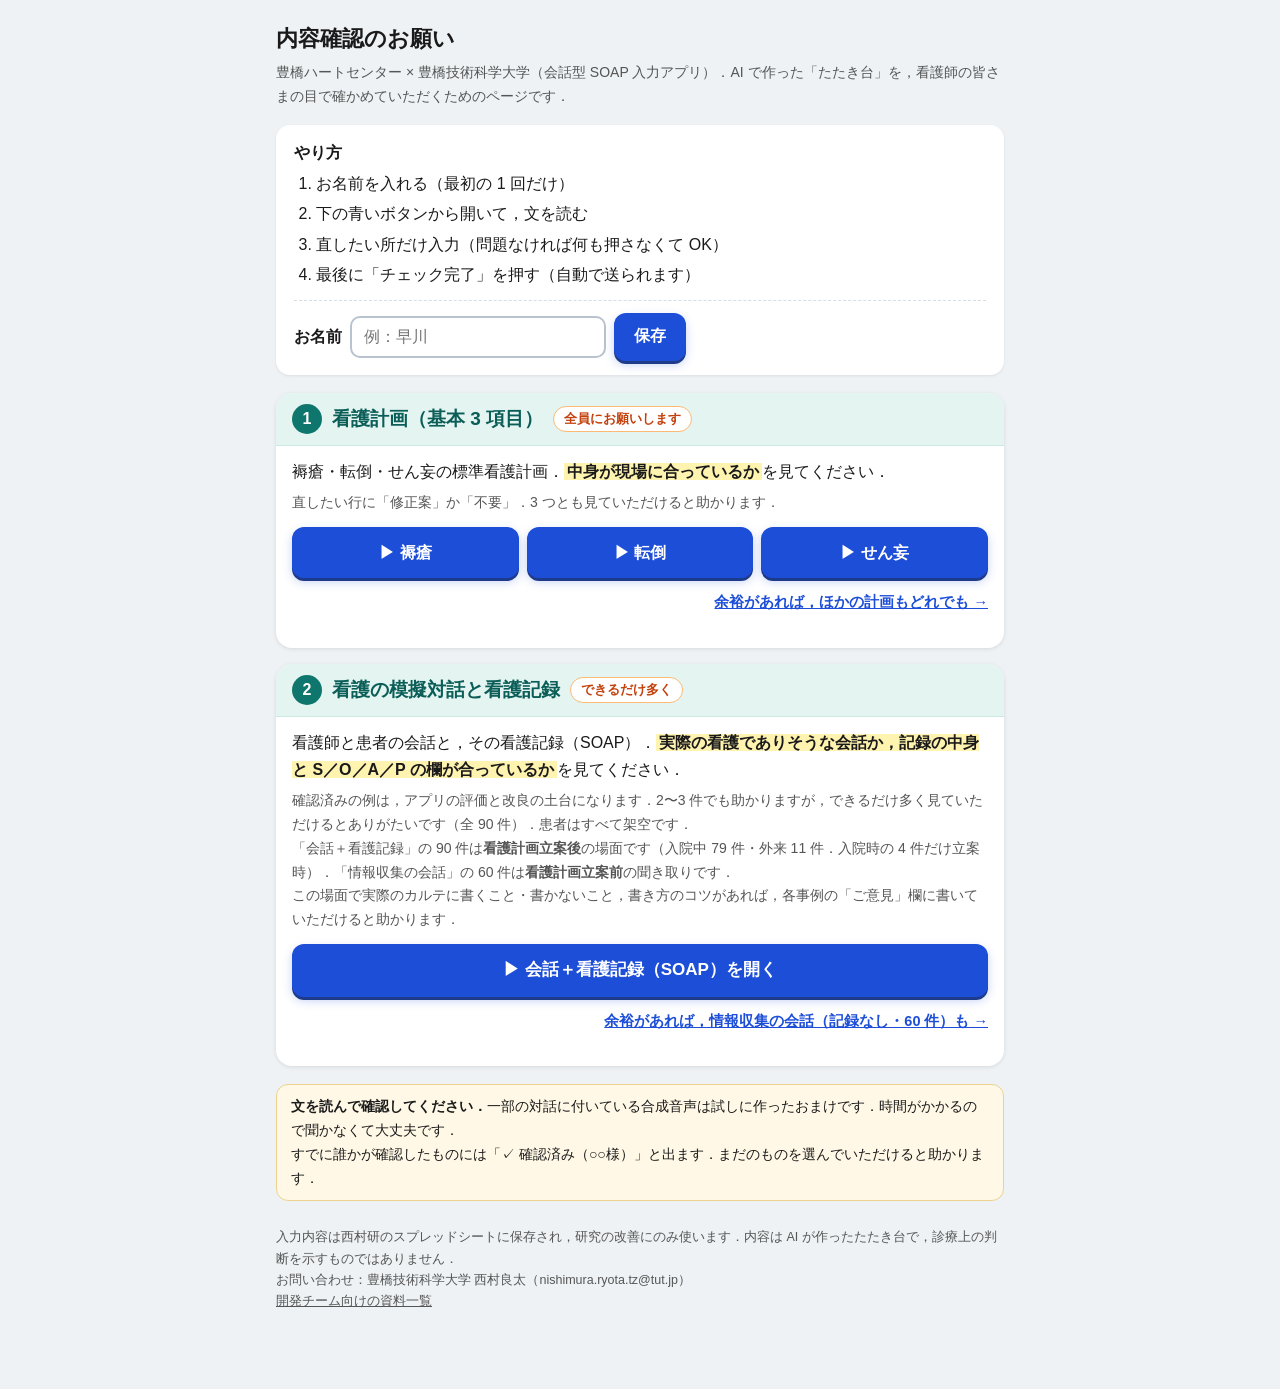
==== index.html @ 125fee6f "update docs Co-Authored-By: Claude Opus 5.5 <noreply@anthropic.com>" ====
<!doctype html>
<html lang="ja">
<head>
<meta charset="utf-8">
<meta name="viewport" content="width=device-width,initial-scale=1">
<title>内容確認のお願い｜スマートホスピタル</title>
<style>
:root{--ac:#0f766e;--ac-d:#0b5d57;--ac2:#e3f4f1;--go:#1d4ed8;--go-d:#1e3a8a;--ink:#1a1a1a;--sub:#555;--line:#d5dde6;--tag:#c2410c}
*{box-sizing:border-box}
body{font-family:"Hiragino Sans","Hiragino Kaku Gothic ProN","Noto Sans JP",sans-serif;font-size:16px;line-height:1.7;color:var(--ink);background:#eef2f5;margin:0}
.wrap{max-width:760px;margin:0 auto;padding:20px 16px 64px}
h1{font-size:22px;margin:0 0 4px}
.lead{color:var(--sub);margin:0 0 16px;font-size:14px}
.steps{background:#fff;border-radius:14px;padding:14px 18px;margin:0 0 18px;box-shadow:0 1px 3px rgba(0,0,0,.08)}
.steps ol{margin:4px 0 0;padding-left:1.4em}.steps li{margin:3px 0}
.name{display:flex;gap:8px;align-items:center;flex-wrap:wrap;margin-top:12px;padding-top:12px;border-top:1px dashed var(--line)}
.name label{font-weight:700}
.name input{font-size:16px;padding:10px 12px;border:2px solid #b9c3cf;border-radius:10px;flex:1;min-width:10em;max-width:16em}
.name input:focus{border-color:var(--go);outline:none}
.btn{display:inline-flex;align-items:center;justify-content:center;gap:6px;background:var(--go);color:#fff;border:0;border-radius:12px;padding:12px 20px;font-size:16px;font-weight:700;text-decoration:none;min-height:48px;cursor:pointer;box-shadow:0 3px 0 var(--go-d),0 4px 10px rgba(29,78,216,.25)}
.btn:hover,.btn:focus{background:var(--go-d)}
.btn:active{transform:translateY(1px);box-shadow:none}
.btn.wide{display:flex;width:100%;font-size:17px;margin-top:12px}
.btn.sub{background:#fff;color:var(--ac);border:2px solid var(--ac);box-shadow:none}
.btn.sub:hover{background:var(--ac2)}
.name .ok{color:#17663a;font-weight:700}
.card{background:#fff;border-radius:16px;margin:16px 0;overflow:hidden;box-shadow:0 1px 4px rgba(0,0,0,.1)}
.card .hd{background:var(--ac2);color:var(--ac-d);border-bottom:1px solid #cde9e3;padding:10px 16px;display:flex;align-items:center;gap:10px;flex-wrap:wrap}
.card .no{background:var(--ac);color:#fff;border-radius:999px;width:30px;height:30px;display:inline-flex;align-items:center;justify-content:center;font-weight:800;flex:none}
.card h2{font-size:19px;margin:0}
.card .tag{background:#fff;color:var(--tag);border:1px solid #fdba74;border-radius:999px;padding:1px 10px;font-size:13px;font-weight:700}
.card .bd{padding:12px 16px 16px}
.card .what{margin:0 0 6px}
.card .what b{background:#fff3b0;padding:0 3px}
.card .meta{color:var(--sub);font-size:14px;margin:0}
.prog{font-size:13px;color:#17663a;margin-left:auto;font-weight:600}
.three{display:grid;grid-template-columns:repeat(3,1fr);gap:8px;margin-top:12px}
.three .btn{padding:12px 6px}
.opt{margin-top:10px;text-align:right}
.opt a{color:var(--go);font-weight:700;font-size:14.5px}
.note{background:#fff8e6;border:1px solid #ecd28c;border-radius:12px;padding:10px 14px;font-size:14px;margin-top:18px}
.foot{color:var(--sub);font-size:12.5px;margin-top:26px}
.foot a{color:var(--sub)}
</style>
</head>
<body>
<div class="wrap">
<h1>内容確認のお願い</h1>
<p class="lead">豊橋ハートセンター × 豊橋技術科学大学（会話型 SOAP 入力アプリ）．AI で作った「たたき台」を，看護師の皆さまの目で確かめていただくためのページです．</p>

<div class="steps">
<b>やり方</b>
<ol>
<li>お名前を入れる（最初の 1 回だけ）</li>
<li>下の青いボタンから開いて，文を読む</li>
<li>直したい所だけ入力（問題なければ何も押さなくて OK）</li>
<li>最後に「チェック完了」を押す（自動で送られます）</li>
</ol>
<div class="name"><label for="nm">お名前</label><input id="nm" type="text" placeholder="例：早川" autocomplete="name"><button class="btn" id="nmSave">保存</button><span id="nmMsg"></span></div>
</div>

<div class="card">
<div class="hd"><span class="no">1</span><h2>看護計画（基本 3 項目）</h2><span class="tag">全員にお願いします</span><span class="prog" data-p="plan/"></span></div>
<div class="bd">
<p class="what">褥瘡・転倒・せん妄の標準看護計画．<b>中身が現場に合っているか</b>を見てください．</p>
<p class="meta">直したい行に「修正案」か「不要」．3 つとも見ていただけると助かります．</p>
<div class="three"><a class="btn" href="app/#p/pressure_injury">▶ 褥瘡</a><a class="btn" href="app/#p/fall_risk">▶ 転倒</a><a class="btn" href="app/#p/delirium_risk">▶ せん妄</a></div>
<p class="opt"><a href="app/#dash">余裕があれば，ほかの計画もどれでも →</a></p>
</div></div>

<div class="card">
<div class="hd"><span class="no">2</span><h2>看護の模擬対話と看護記録</h2><span class="tag">できるだけ多く</span><span class="prog" data-p="ndlg/"></span></div>
<div class="bd">
<p class="what">看護師と患者の会話と，その看護記録（SOAP）．<b>実際の看護でありそうな会話か，記録の中身と S／O／A／P の欄が合っているか</b>を見てください．</p>
<p class="meta">確認済みの例は，アプリの評価と改良の土台になります．2〜3 件でも助かりますが，できるだけ多く見ていただけるとありがたいです（全 90 件）．患者はすべて架空です．</p>
<p class="meta">「会話＋看護記録」の 90 件は<b>看護計画立案後</b>の場面です（入院中 79 件・外来 11 件．入院時の 4 件だけ立案時）．「情報収集の会話」の 60 件は<b>看護計画立案前</b>の聞き取りです．</p>
<p class="meta">この場面で実際のカルテに書くこと・書かないこと，書き方のコツがあれば，各事例の「ご意見」欄に書いていただけると助かります．</p>
<a class="btn wide" href="nurse/?check=1&amp;type=soap">▶ 会話＋看護記録（SOAP）を開く</a>
<p class="opt"><a href="nurse/?check=1&amp;type=assess">余裕があれば，情報収集の会話（記録なし・60 件）も →</a></p>
</div></div>

<div class="note">
<b>文を読んで確認してください．</b>一部の対話に付いている合成音声は試しに作ったおまけです．時間がかかるので聞かなくて大丈夫です．<br>
すでに誰かが確認したものには「✓ 確認済み（○○様）」と出ます．まだのものを選んでいただけると助かります．
</div>

<p class="foot">入力内容は西村研のスプレッドシートに保存され，研究の改善にのみ使います．内容は AI が作ったたたき台で，診療上の判断を示すものではありません．<br>
お問い合わせ：豊橋技術科学大学 西村良太（nishimura.ryota.tz@tut.jp）<br>
<a href="docs.html">開発チーム向けの資料一覧</a></p>
</div>
<script src="common/done.js"></script>
<script>
(function(){
  var KEY="review_name",$=function(id){return document.getElementById(id)};
  function get(){try{return localStorage.getItem(KEY)||""}catch(_){return ""}}
  function show(){var n=get();$("nmMsg").innerHTML=n?'<span class="ok">✓ '+n.replace(/[&<>"]/g,"")+' 様で記録します</span>':"";if(n)$("nm").value=n}
  $("nmSave").onclick=function(){var v=$("nm").value.trim();if(!v){$("nm").focus();return}try{localStorage.setItem(KEY,v)}catch(_){}show()};
  $("nm").onkeydown=function(e){if(e.key==="Enter")$("nmSave").click()};
  show();
  if(window.ReviewDone){
    var draw=function(){[].forEach.call(document.querySelectorAll(".prog"),function(el){var n=ReviewDone.count(el.getAttribute("data-p"));el.textContent=n?"✓ 確認済み "+n+" 件":""})};
    ReviewDone.init({url:"https://script.google.com/macros/s/AKfycbx5TthoOKaDySGnJ3XKng6_qi1u8QF-fASOVab-wXqc_jBx_T-nz7FmRv5_W47RegvUYQ/exec",key:"W2HBFnzynhyQ",onChange:draw});
  }
})();
</script>
</body>
</html>
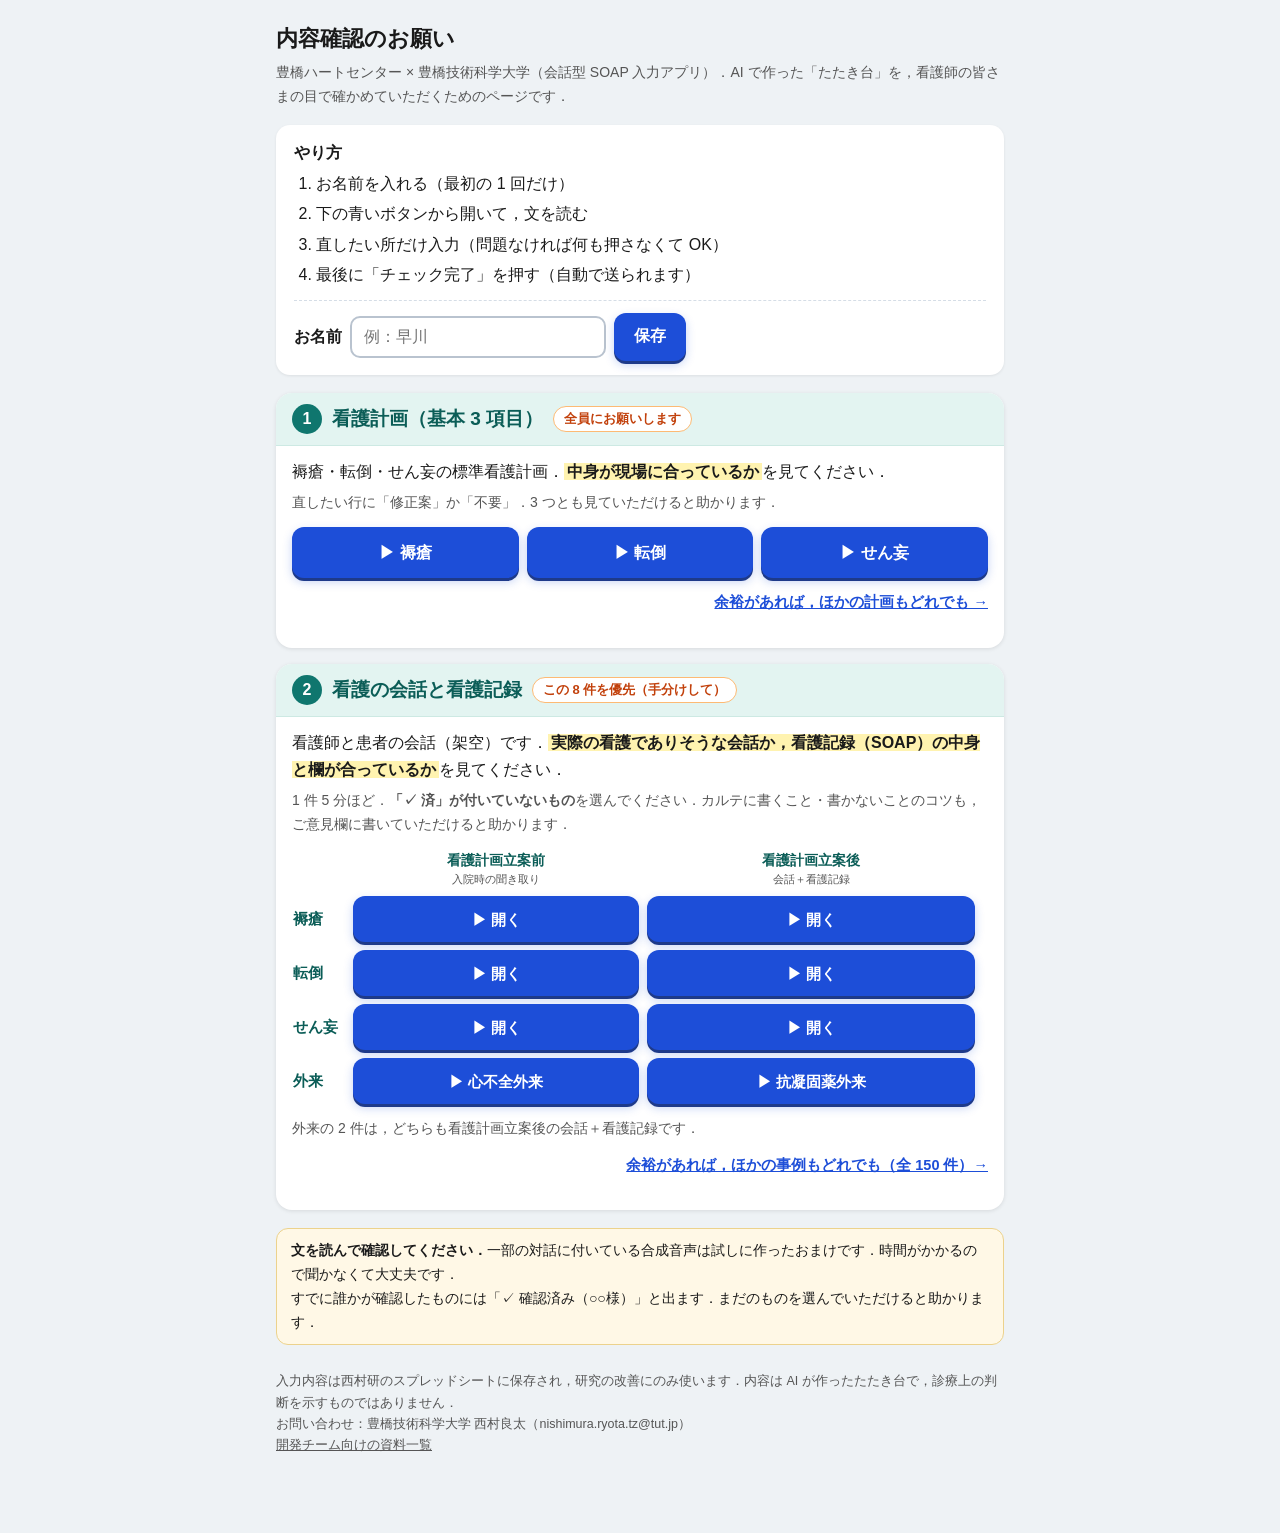
==== commit 3846c812: "update docs Co-Authored-By: Claude Opus 5.5 <noreply@anthropic.com>" ====
--- a/index.html
+++ b/index.html
@@ -39,6 +39,7 @@
 .opt{margin-top:10px;text-align:right}
 .opt a{color:var(--go);font-weight:700;font-size:14.5px}
 .note{background:#fff8e6;border:1px solid #ecd28c;border-radius:12px;padding:10px 14px;font-size:14px;margin-top:18px}
+.pri{width:100%;border-collapse:separate;border-spacing:6px;margin:8px -6px 0}.pri th{font-size:13.5px;color:var(--ac-d);text-align:center;font-weight:700;line-height:1.35}.pri th small{font-weight:500;color:var(--sub)}.pri tr>th:first-child{width:3.6em;text-align:left;font-size:15px}.pri .btn{display:flex;width:100%;padding:10px 4px;font-size:15px;min-height:46px;flex-direction:column;gap:0}.pri .btn .dn{font-size:12px;font-weight:600}.pri .btn.done{background:#e7f6ec;color:#17663a;box-shadow:0 0 0 2px #9fd8b2 inset}
 .foot{color:var(--sub);font-size:12.5px;margin-top:26px}
 .foot a{color:var(--sub)}
 </style>
@@ -69,14 +70,18 @@
 </div></div>
 
 <div class="card">
-<div class="hd"><span class="no">2</span><h2>看護の模擬対話と看護記録</h2><span class="tag">できるだけ多く</span><span class="prog" data-p="ndlg/"></span></div>
+<div class="hd"><span class="no">2</span><h2>看護の会話と看護記録</h2><span class="tag">この 8 件を優先（手分けして）</span><span class="prog" data-p="ndlg/"></span></div>
 <div class="bd">
-<p class="what">看護師と患者の会話と，その看護記録（SOAP）．<b>実際の看護でありそうな会話か，記録の中身と S／O／A／P の欄が合っているか</b>を見てください．</p>
-<p class="meta">確認済みの例は，アプリの評価と改良の土台になります．2〜3 件でも助かりますが，できるだけ多く見ていただけるとありがたいです（全 90 件）．患者はすべて架空です．</p>
-<p class="meta">「会話＋看護記録」の 90 件は<b>看護計画立案後</b>の場面です（入院中 79 件・外来 11 件．入院時の 4 件だけ立案時）．「情報収集の会話」の 60 件は<b>看護計画立案前</b>の聞き取りです．</p>
-<p class="meta">この場面で実際のカルテに書くこと・書かないこと，書き方のコツがあれば，各事例の「ご意見」欄に書いていただけると助かります．</p>
-<a class="btn wide" href="nurse/?check=1&amp;type=soap">▶ 会話＋看護記録（SOAP）を開く</a>
-<p class="opt"><a href="nurse/?check=1&amp;type=assess">余裕があれば，情報収集の会話（記録なし・60 件）も →</a></p>
+<p class="what">看護師と患者の会話（架空）です．<b>実際の看護でありそうな会話か，看護記録（SOAP）の中身と欄が合っているか</b>を見てください．</p>
+<p class="meta">1 件 5 分ほど．<b>「✓ 済」が付いていないもの</b>を選んでください．カルテに書くこと・書かないことのコツも，ご意見欄に書いていただけると助かります．</p>
+<table class="pri"><tr><th></th><th>看護計画立案前<br><small>入院時の聞き取り</small></th><th>看護計画立案後<br><small>会話＋看護記録</small></th></tr>
+<tr><th>褥瘡</th><td><a class="btn pc" data-id="A-pressure-01" href="nurse/?check=1&amp;set=pri#A-pressure-01">▶ 開く<span class="dn"></span></a></td><td><a class="btn pc" data-id="S-pressure_injury-01" href="nurse/?check=1&amp;set=pri#S-pressure_injury-01">▶ 開く<span class="dn"></span></a></td></tr>
+<tr><th>転倒</th><td><a class="btn pc" data-id="A-fall-01" href="nurse/?check=1&amp;set=pri#A-fall-01">▶ 開く<span class="dn"></span></a></td><td><a class="btn pc" data-id="S-fall_risk-01" href="nurse/?check=1&amp;set=pri#S-fall_risk-01">▶ 開く<span class="dn"></span></a></td></tr>
+<tr><th>せん妄</th><td><a class="btn pc" data-id="A-delirium-01" href="nurse/?check=1&amp;set=pri#A-delirium-01">▶ 開く<span class="dn"></span></a></td><td><a class="btn pc" data-id="S-delirium_risk-03" href="nurse/?check=1&amp;set=pri#S-delirium_risk-03">▶ 開く<span class="dn"></span></a></td></tr>
+<tr><th>外来</th><td><a class="btn pc" data-id="S-fluid_overload-03" href="nurse/?check=1&amp;set=pri#S-fluid_overload-03">▶ 心不全外来<span class="dn"></span></a></td><td><a class="btn pc" data-id="S-bleeding_risk-03" href="nurse/?check=1&amp;set=pri#S-bleeding_risk-03">▶ 抗凝固薬外来<span class="dn"></span></a></td></tr>
+</table>
+<p class="meta" style="margin-top:6px">外来の 2 件は，どちらも看護計画立案後の会話＋看護記録です．</p>
+<p class="opt"><a href="nurse/?check=1">余裕があれば，ほかの事例もどれでも（全 150 件）→</a></p>
 </div></div>
 
 <div class="note">
@@ -98,7 +103,8 @@
   $("nm").onkeydown=function(e){if(e.key==="Enter")$("nmSave").click()};
   show();
   if(window.ReviewDone){
-    var draw=function(){[].forEach.call(document.querySelectorAll(".prog"),function(el){var n=ReviewDone.count(el.getAttribute("data-p"));el.textContent=n?"✓ 確認済み "+n+" 件":""})};
+    var draw=function(){[].forEach.call(document.querySelectorAll(".prog"),function(el){var n=ReviewDone.count(el.getAttribute("data-p"));el.textContent=n?"✓ 確認済み "+n+" 件":""});
+      [].forEach.call(document.querySelectorAll(".pri .btn"),function(b){var nm=ReviewDone.names("ndlg/"+b.getAttribute("data-id"));b.classList.toggle("done",nm.length>0);b.querySelector(".dn").textContent=nm.length?"✓ 済（"+nm.join("・")+"様）":""})};
     ReviewDone.init({url:"https://script.google.com/macros/s/AKfycbx5TthoOKaDySGnJ3XKng6_qi1u8QF-fASOVab-wXqc_jBx_T-nz7FmRv5_W47RegvUYQ/exec",key:"W2HBFnzynhyQ",onChange:draw});
   }
 })();
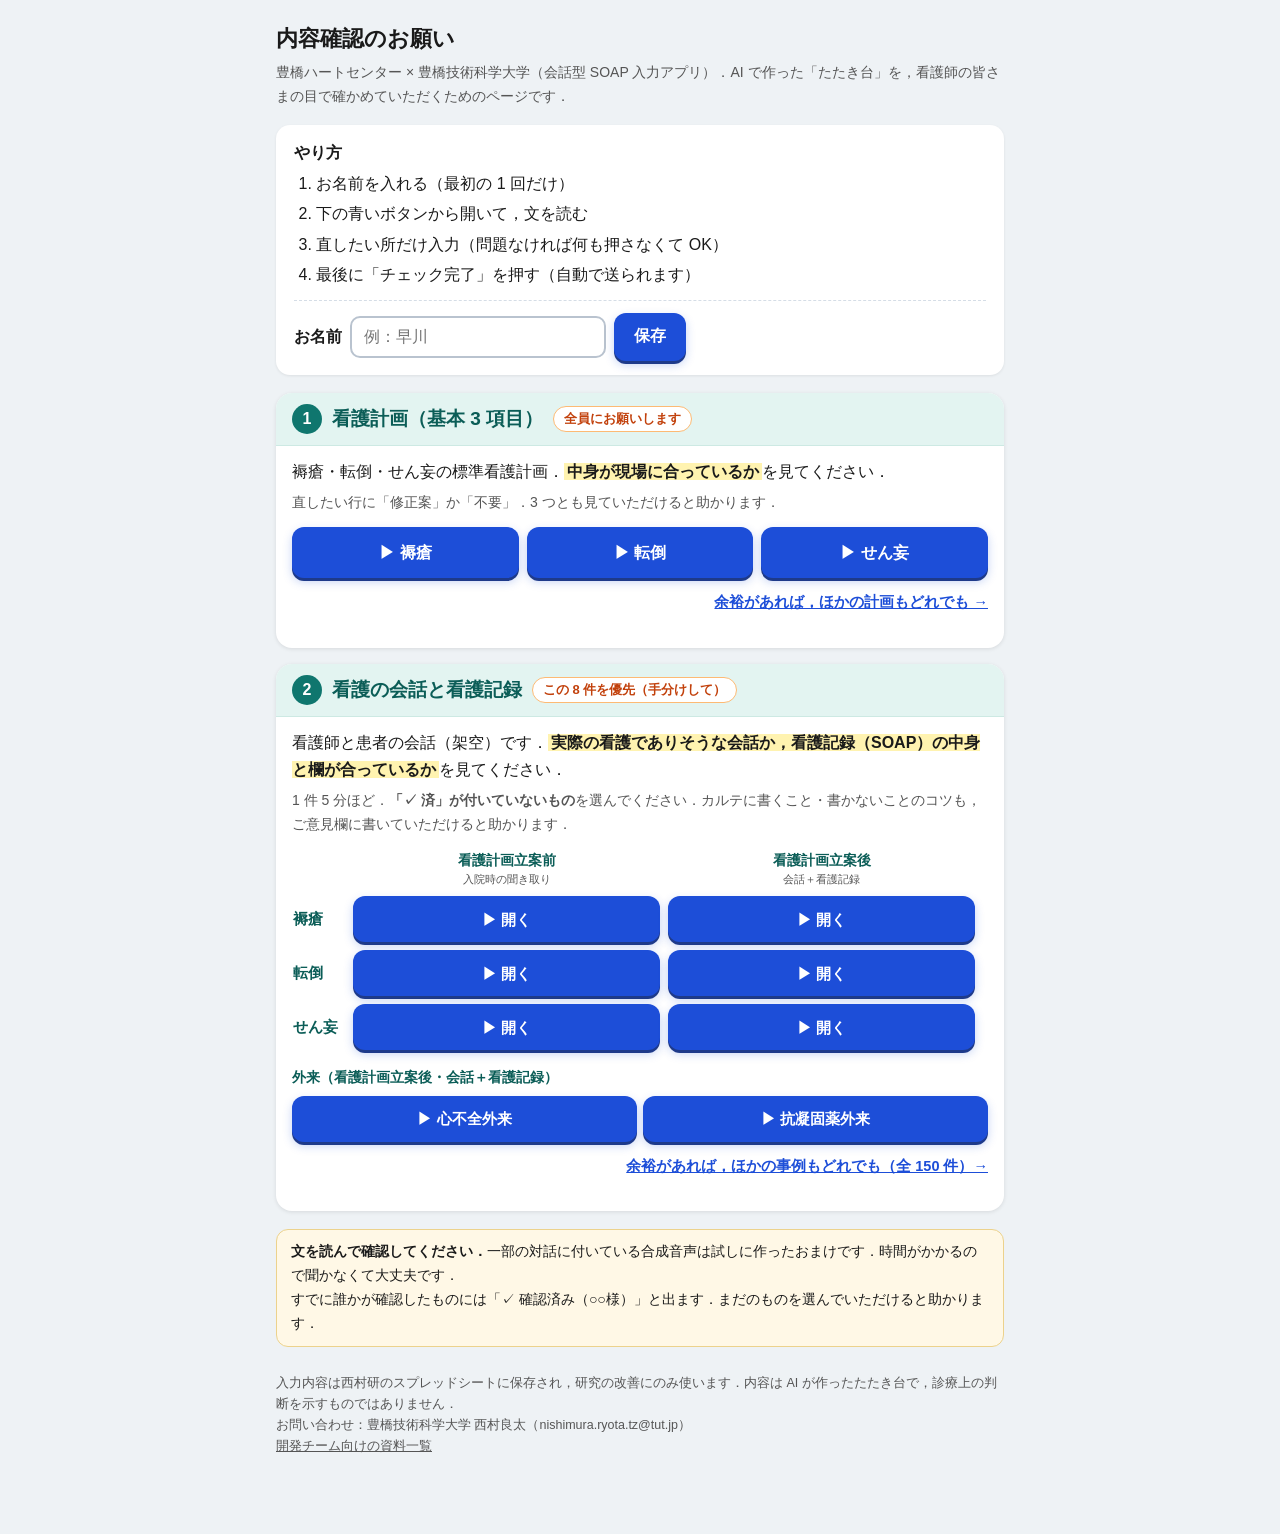
==== commit 87c749fe: "update docs Co-Authored-By: Claude Opus 5.5 <noreply@anthropic.com>" ====
--- a/index.html
+++ b/index.html
@@ -40,6 +40,7 @@
 .opt a{color:var(--go);font-weight:700;font-size:14.5px}
 .note{background:#fff8e6;border:1px solid #ecd28c;border-radius:12px;padding:10px 14px;font-size:14px;margin-top:18px}
 .pri{width:100%;border-collapse:separate;border-spacing:6px;margin:8px -6px 0}.pri th{font-size:13.5px;color:var(--ac-d);text-align:center;font-weight:700;line-height:1.35}.pri th small{font-weight:500;color:var(--sub)}.pri tr>th:first-child{width:3.6em;text-align:left;font-size:15px}.pri .btn{display:flex;width:100%;padding:10px 4px;font-size:15px;min-height:46px;flex-direction:column;gap:0}.pri .btn .dn{font-size:12px;font-weight:600}.pri .btn.done{background:#e7f6ec;color:#17663a;box-shadow:0 0 0 2px #9fd8b2 inset}
+.pri2h{margin:10px 0 0;font-size:13.5px;font-weight:700;color:var(--ac-d)}.pri2{display:grid;grid-template-columns:1fr 1fr;gap:6px;margin:6px 0 0}
 .foot{color:var(--sub);font-size:12.5px;margin-top:26px}
 .foot a{color:var(--sub)}
 </style>
@@ -78,9 +79,9 @@
 <tr><th>褥瘡</th><td><a class="btn pc" data-id="A-pressure-01" href="nurse/?check=1&amp;set=pri#A-pressure-01">▶ 開く<span class="dn"></span></a></td><td><a class="btn pc" data-id="S-pressure_injury-01" href="nurse/?check=1&amp;set=pri#S-pressure_injury-01">▶ 開く<span class="dn"></span></a></td></tr>
 <tr><th>転倒</th><td><a class="btn pc" data-id="A-fall-01" href="nurse/?check=1&amp;set=pri#A-fall-01">▶ 開く<span class="dn"></span></a></td><td><a class="btn pc" data-id="S-fall_risk-01" href="nurse/?check=1&amp;set=pri#S-fall_risk-01">▶ 開く<span class="dn"></span></a></td></tr>
 <tr><th>せん妄</th><td><a class="btn pc" data-id="A-delirium-01" href="nurse/?check=1&amp;set=pri#A-delirium-01">▶ 開く<span class="dn"></span></a></td><td><a class="btn pc" data-id="S-delirium_risk-03" href="nurse/?check=1&amp;set=pri#S-delirium_risk-03">▶ 開く<span class="dn"></span></a></td></tr>
-<tr><th>外来</th><td><a class="btn pc" data-id="S-fluid_overload-03" href="nurse/?check=1&amp;set=pri#S-fluid_overload-03">▶ 心不全外来<span class="dn"></span></a></td><td><a class="btn pc" data-id="S-bleeding_risk-03" href="nurse/?check=1&amp;set=pri#S-bleeding_risk-03">▶ 抗凝固薬外来<span class="dn"></span></a></td></tr>
 </table>
-<p class="meta" style="margin-top:6px">外来の 2 件は，どちらも看護計画立案後の会話＋看護記録です．</p>
+<p class="pri2h">外来（看護計画立案後・会話＋看護記録）</p>
+<div class="pri pri2"><a class="btn pc" data-id="S-fluid_overload-03" href="nurse/?check=1&amp;set=pri#S-fluid_overload-03">▶ 心不全外来<span class="dn"></span></a><a class="btn pc" data-id="S-bleeding_risk-03" href="nurse/?check=1&amp;set=pri#S-bleeding_risk-03">▶ 抗凝固薬外来<span class="dn"></span></a></div>
 <p class="opt"><a href="nurse/?check=1">余裕があれば，ほかの事例もどれでも（全 150 件）→</a></p>
 </div></div>
 
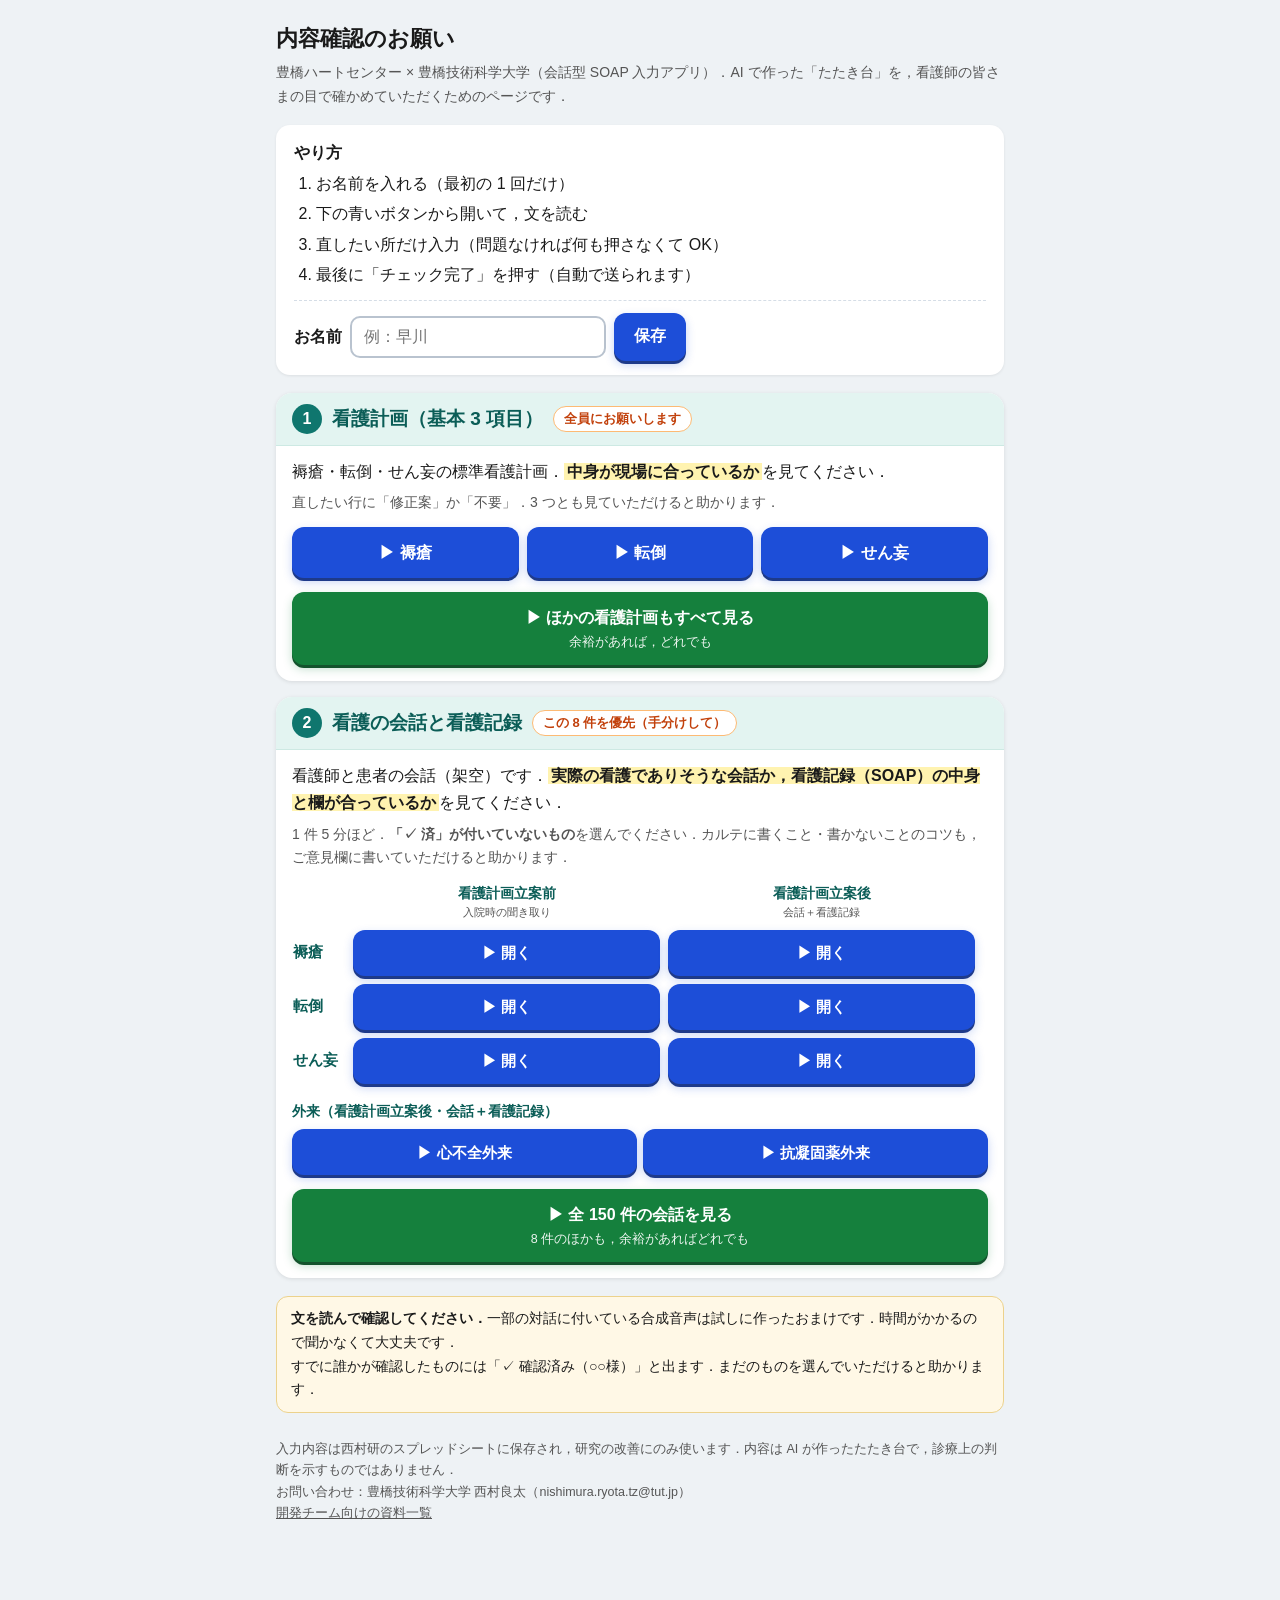
==== commit 4e739dc8: "update docs Co-Authored-By: Claude Opus 5.5 <noreply@anthropic.com>" ====
--- a/index.html
+++ b/index.html
@@ -36,6 +36,7 @@
 .prog{font-size:13px;color:#17663a;margin-left:auto;font-weight:600}
 .three{display:grid;grid-template-columns:repeat(3,1fr);gap:8px;margin-top:12px}
 .three .btn{padding:12px 6px}
+.btn.more{display:flex;flex-direction:column;width:100%;margin-top:14px;background:#15803d;box-shadow:0 3px 0 #14532d,0 4px 10px rgba(21,128,61,.25);gap:0}.btn.more:hover,.btn.more:focus{background:#14532d}.btn.more small{font-size:12.5px;font-weight:500;opacity:.92}
 .opt{margin-top:10px;text-align:right}
 .opt a{color:var(--go);font-weight:700;font-size:14.5px}
 .note{background:#fff8e6;border:1px solid #ecd28c;border-radius:12px;padding:10px 14px;font-size:14px;margin-top:18px}
@@ -67,7 +68,7 @@
 <p class="what">褥瘡・転倒・せん妄の標準看護計画．<b>中身が現場に合っているか</b>を見てください．</p>
 <p class="meta">直したい行に「修正案」か「不要」．3 つとも見ていただけると助かります．</p>
 <div class="three"><a class="btn" href="app/#p/pressure_injury">▶ 褥瘡</a><a class="btn" href="app/#p/fall_risk">▶ 転倒</a><a class="btn" href="app/#p/delirium_risk">▶ せん妄</a></div>
-<p class="opt"><a href="app/#dash">余裕があれば，ほかの計画もどれでも →</a></p>
+<a class="btn more" href="app/#dash">▶ ほかの看護計画もすべて見る<small>余裕があれば，どれでも</small></a>
 </div></div>
 
 <div class="card">
@@ -82,7 +83,7 @@
 </table>
 <p class="pri2h">外来（看護計画立案後・会話＋看護記録）</p>
 <div class="pri pri2"><a class="btn pc" data-id="S-fluid_overload-03" href="nurse/?check=1&amp;set=pri#S-fluid_overload-03">▶ 心不全外来<span class="dn"></span></a><a class="btn pc" data-id="S-bleeding_risk-03" href="nurse/?check=1&amp;set=pri#S-bleeding_risk-03">▶ 抗凝固薬外来<span class="dn"></span></a></div>
-<p class="opt"><a href="nurse/?check=1">余裕があれば，ほかの事例もどれでも（全 150 件）→</a></p>
+<a class="btn more" href="nurse/?check=1">▶ 全 150 件の会話を見る<small>8 件のほかも，余裕があればどれでも</small></a>
 </div></div>
 
 <div class="note">
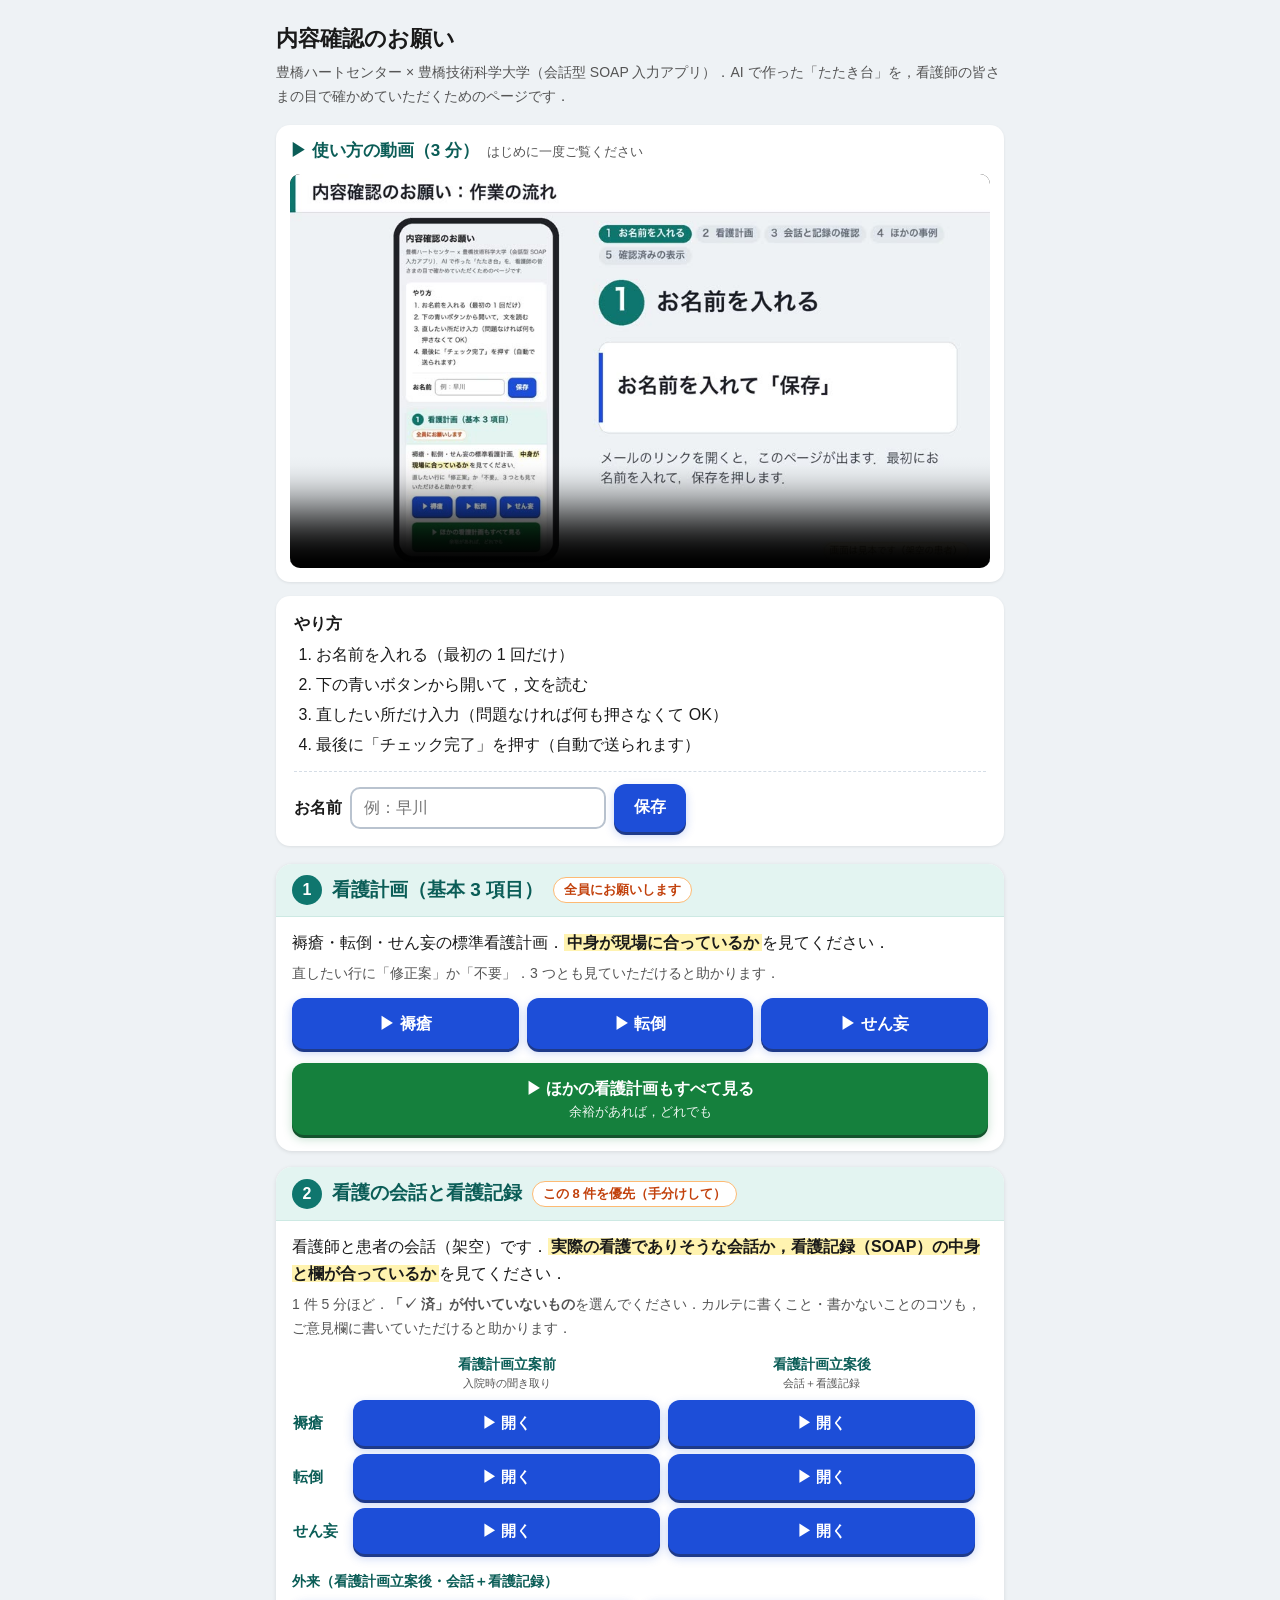
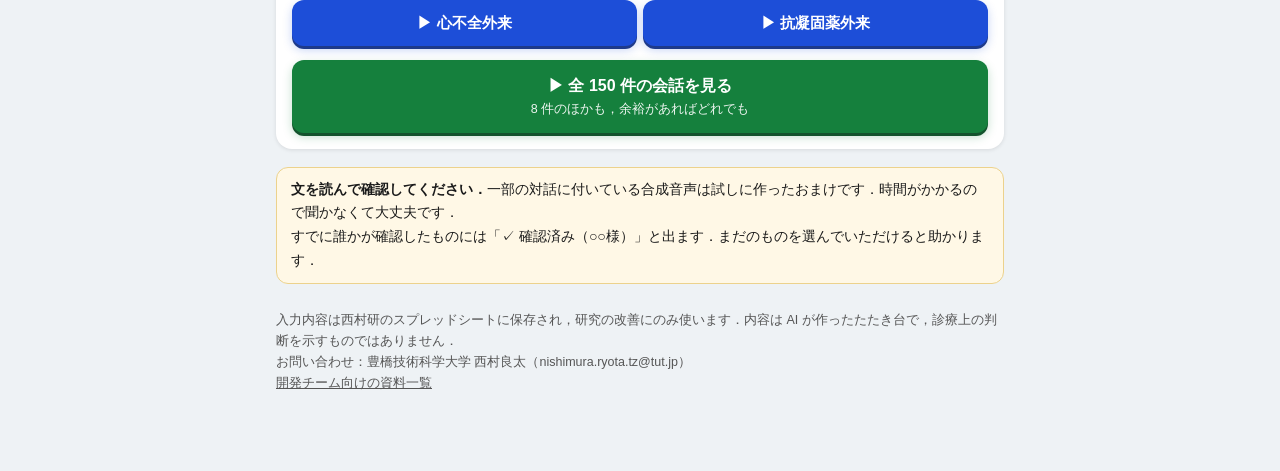
==== commit b8ec5f40: "update docs Co-Authored-By: Claude Opus 5.5 <noreply@anthropic.com>" ====
--- a/index.html
+++ b/index.html
@@ -11,6 +11,7 @@
 .wrap{max-width:760px;margin:0 auto;padding:20px 16px 64px}
 h1{font-size:22px;margin:0 0 4px}
 .lead{color:var(--sub);margin:0 0 16px;font-size:14px}
+.movie{background:#fff;border-radius:14px;padding:12px 14px 14px;margin:0 0 14px;box-shadow:0 1px 3px rgba(0,0,0,.08)}.movie b{font-size:17px;color:var(--ac-d)}.movie span{font-size:13px;color:var(--sub);margin-left:8px}.movie video{display:block;width:100%;margin-top:8px;border-radius:10px;background:#000;aspect-ratio:16/9}
 .steps{background:#fff;border-radius:14px;padding:14px 18px;margin:0 0 18px;box-shadow:0 1px 3px rgba(0,0,0,.08)}
 .steps ol{margin:4px 0 0;padding-left:1.4em}.steps li{margin:3px 0}
 .name{display:flex;gap:8px;align-items:center;flex-wrap:wrap;margin-top:12px;padding-top:12px;border-top:1px dashed var(--line)}
@@ -50,6 +51,11 @@
 <div class="wrap">
 <h1>内容確認のお願い</h1>
 <p class="lead">豊橋ハートセンター × 豊橋技術科学大学（会話型 SOAP 入力アプリ）．AI で作った「たたき台」を，看護師の皆さまの目で確かめていただくためのページです．</p>
+
+<div class="movie">
+<b>▶ 使い方の動画（3 分）</b><span>はじめに一度ご覧ください</span>
+<video controls playsinline preload="none" poster="howto.jpg" src="howto.mp4"></video>
+</div>
 
 <div class="steps">
 <b>やり方</b>
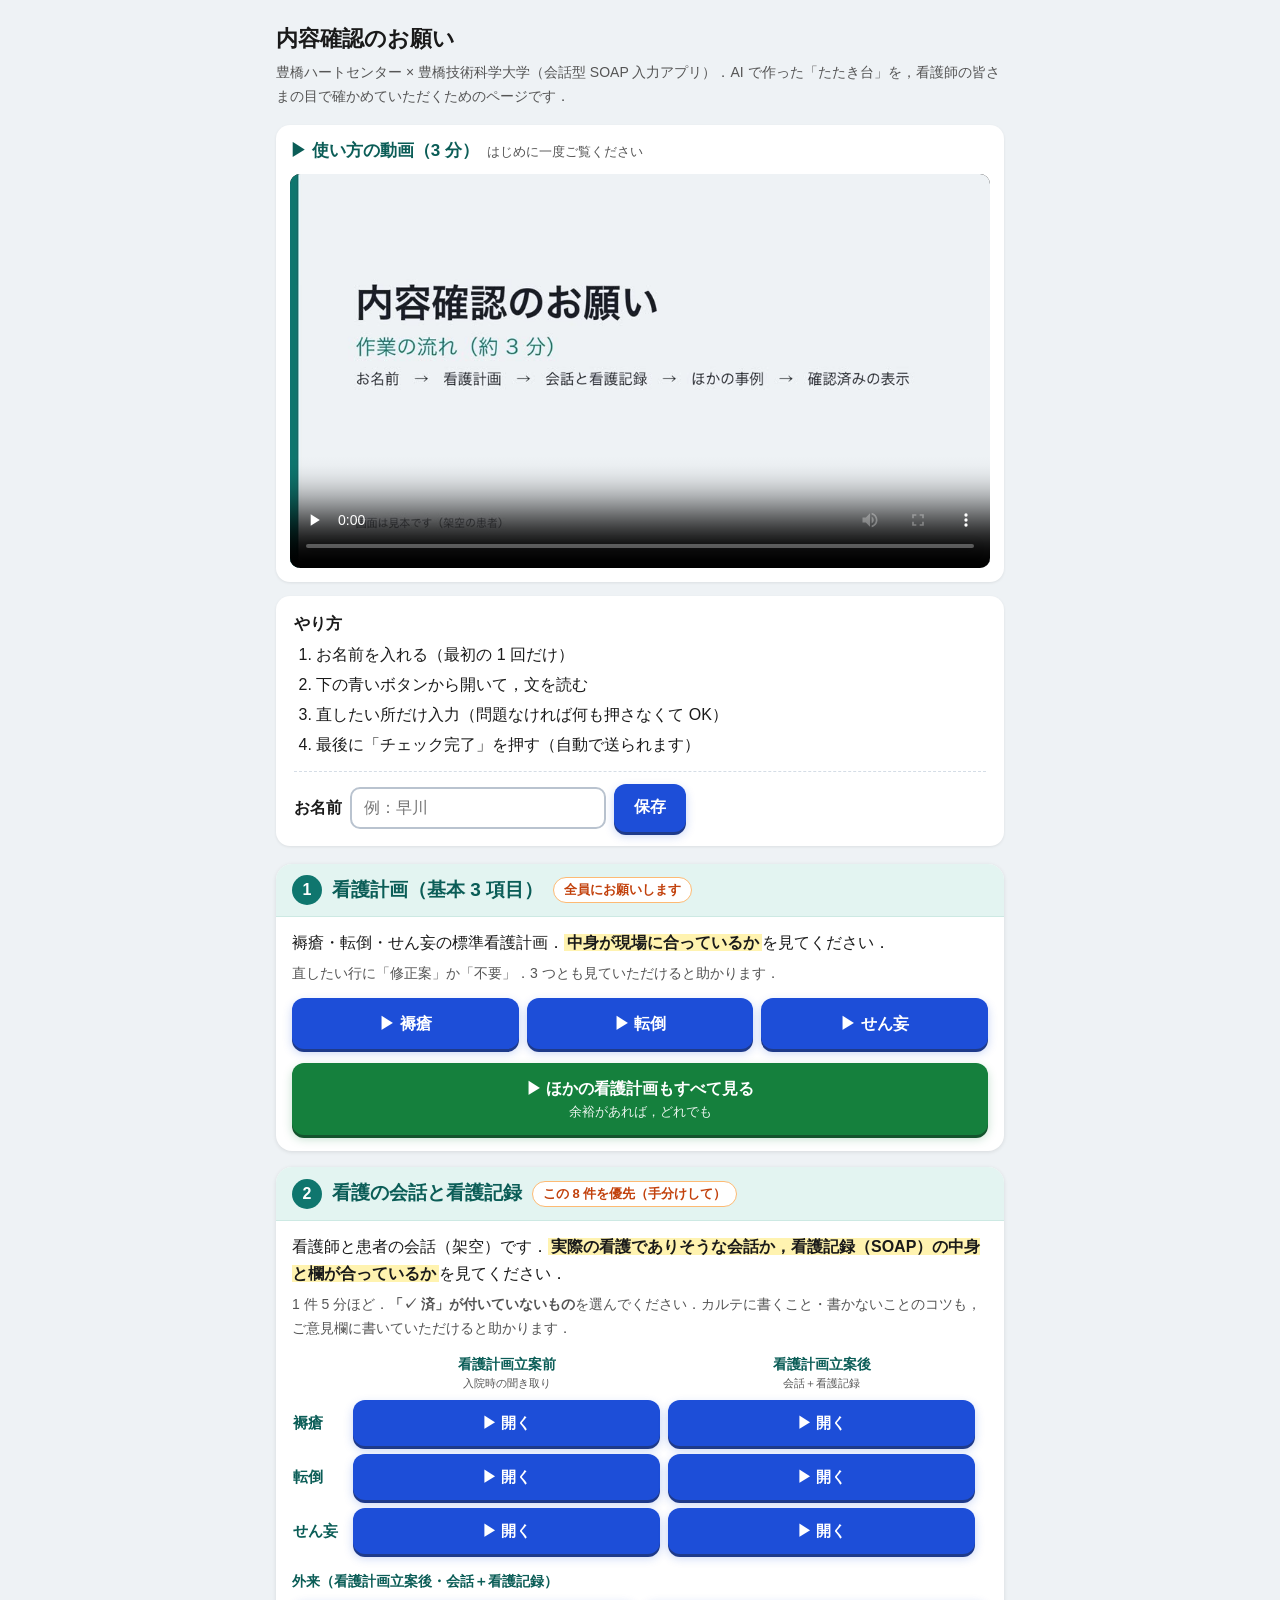
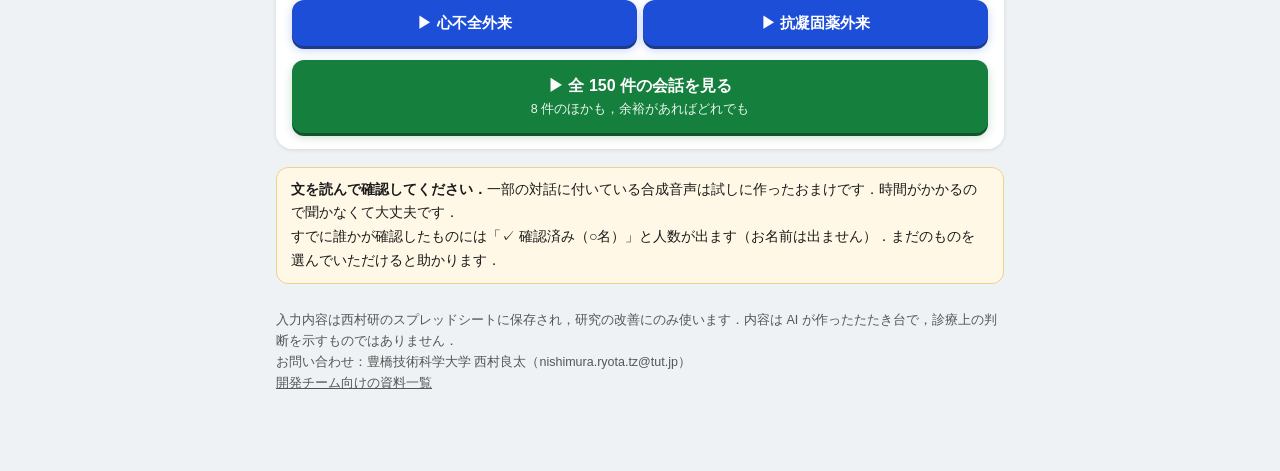
==== commit 1e7126fc: "確認済みの表示を人数だけにする（他の方のお名前を出さない） Co-Authored-By: Claude Opus 5.5 <noreply@anthropic.com>" ====
--- a/index.html
+++ b/index.html
@@ -94,7 +94,7 @@
 
 <div class="note">
 <b>文を読んで確認してください．</b>一部の対話に付いている合成音声は試しに作ったおまけです．時間がかかるので聞かなくて大丈夫です．<br>
-すでに誰かが確認したものには「✓ 確認済み（○○様）」と出ます．まだのものを選んでいただけると助かります．
+すでに誰かが確認したものには「✓ 確認済み（○名）」と人数が出ます（お名前は出ません）．まだのものを選んでいただけると助かります．
 </div>
 
 <p class="foot">入力内容は西村研のスプレッドシートに保存され，研究の改善にのみ使います．内容は AI が作ったたたき台で，診療上の判断を示すものではありません．<br>
@@ -112,8 +112,8 @@
   show();
   if(window.ReviewDone){
     var draw=function(){[].forEach.call(document.querySelectorAll(".prog"),function(el){var n=ReviewDone.count(el.getAttribute("data-p"));el.textContent=n?"✓ 確認済み "+n+" 件":""});
-      [].forEach.call(document.querySelectorAll(".pri .btn"),function(b){var nm=ReviewDone.names("ndlg/"+b.getAttribute("data-id"));b.classList.toggle("done",nm.length>0);b.querySelector(".dn").textContent=nm.length?"✓ 済（"+nm.join("・")+"様）":""})};
-    ReviewDone.init({url:"https://script.google.com/macros/s/AKfycbx5TthoOKaDySGnJ3XKng6_qi1u8QF-fASOVab-wXqc_jBx_T-nz7FmRv5_W47RegvUYQ/exec",key:"W2HBFnzynhyQ",onChange:draw});
+      [].forEach.call(document.querySelectorAll(".pri .btn"),function(b){var c=ReviewDone.n("ndlg/"+b.getAttribute("data-id"));b.classList.toggle("done",c>0);b.querySelector(".dn").textContent=c?"✓ 済（"+c+" 名）":""})};
+    ReviewDone.init({url:"https://script.google.com/macros/s/AKfycbx5TthoOKaDySGnJ3XKng6_qi1u8QF-fASOVab-wXqc_jBx_T-nz7FmRv5_W47RegvUYQ/exec",key:"W2HBFnzynhyQ",me:get,onChange:draw});
   }
 })();
 </script>
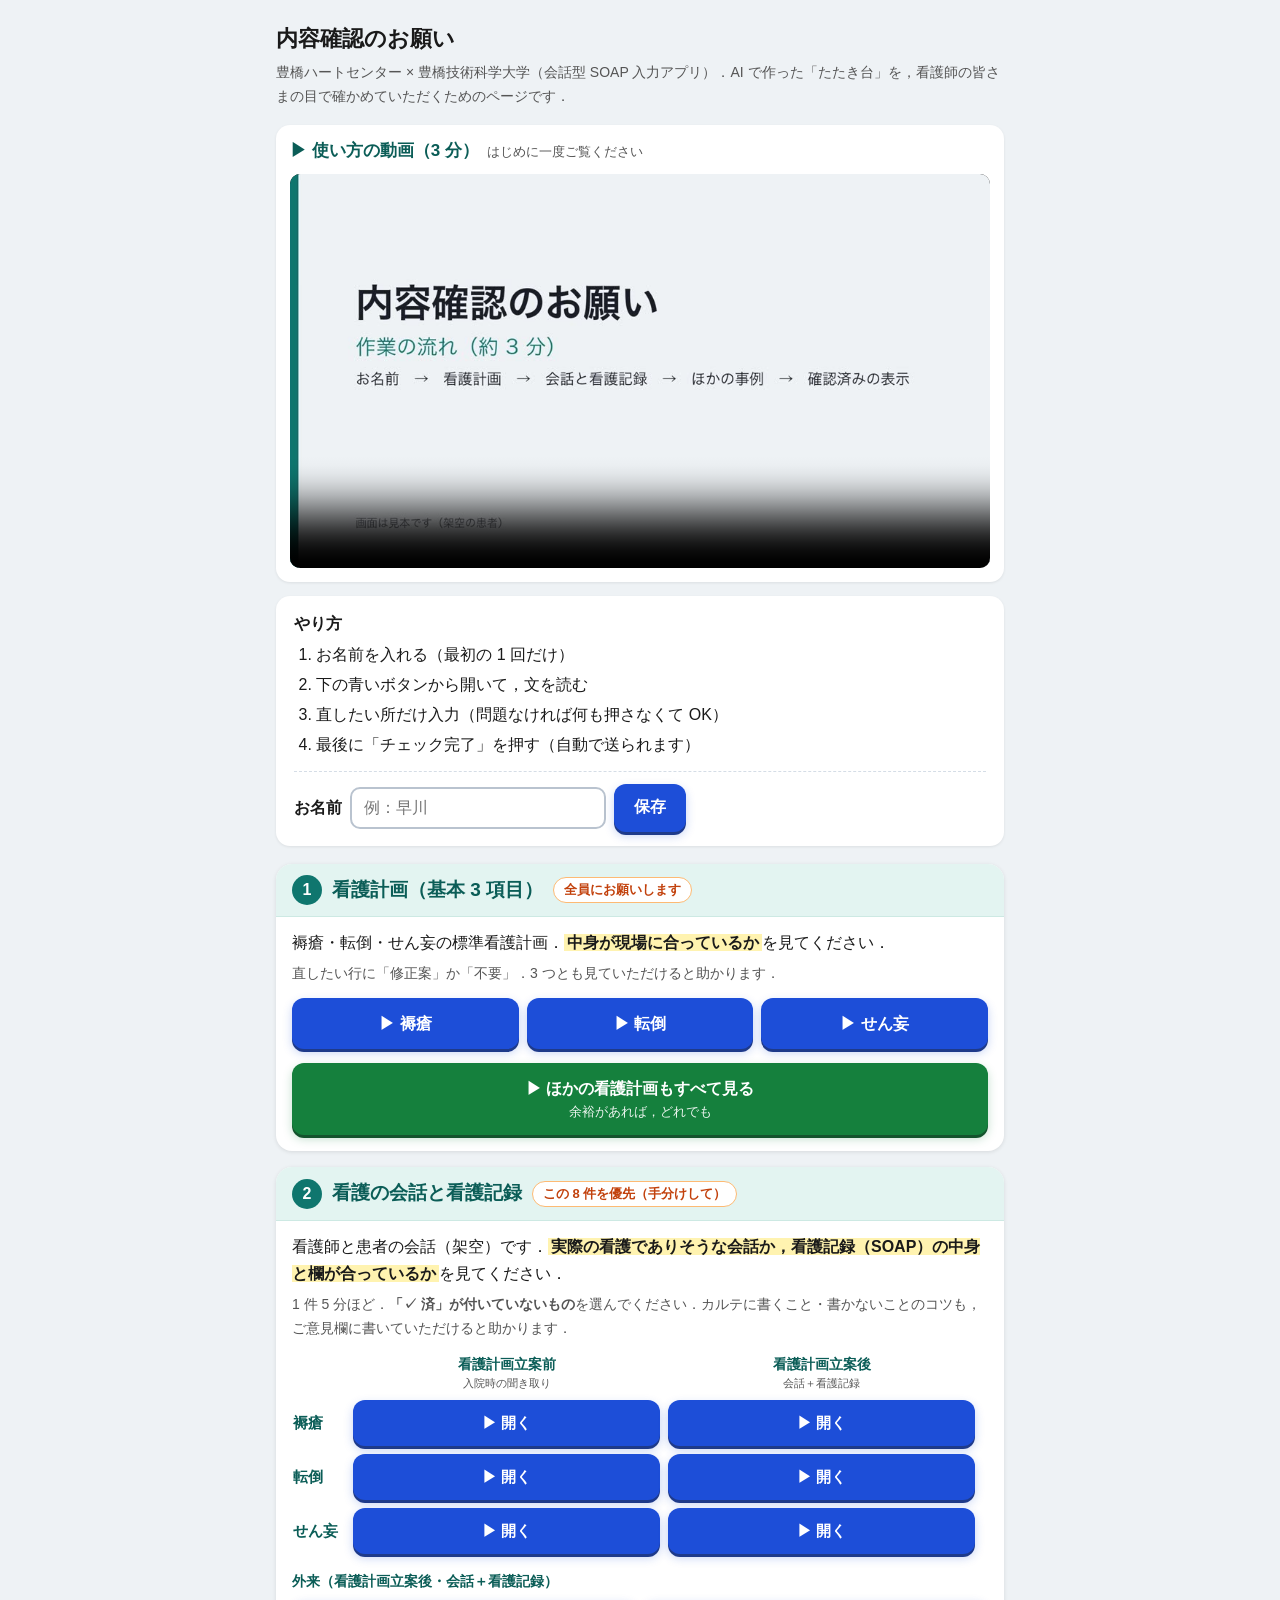
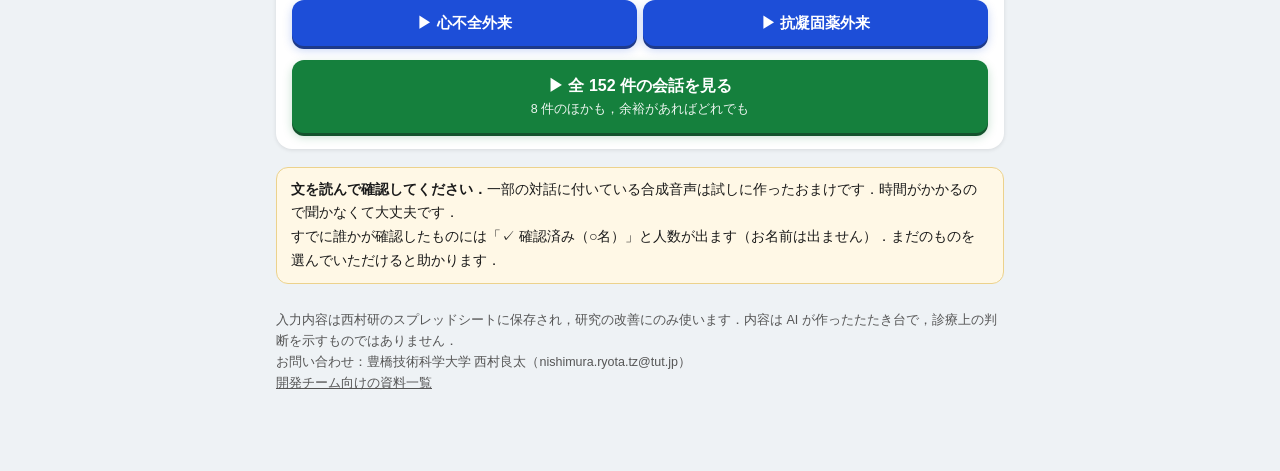
==== commit 2bdd8e29: "情報収集の会話に判定時の看護記録（試作 5 件）・外来の対話 2 件を追加 Co-Authored-By: Claude Opus 5.5 <noreply@anthropic.com>" ====
--- a/index.html
+++ b/index.html
@@ -89,7 +89,7 @@
 </table>
 <p class="pri2h">外来（看護計画立案後・会話＋看護記録）</p>
 <div class="pri pri2"><a class="btn pc" data-id="S-fluid_overload-03" href="nurse/?check=1&amp;set=pri#S-fluid_overload-03">▶ 心不全外来<span class="dn"></span></a><a class="btn pc" data-id="S-bleeding_risk-03" href="nurse/?check=1&amp;set=pri#S-bleeding_risk-03">▶ 抗凝固薬外来<span class="dn"></span></a></div>
-<a class="btn more" href="nurse/?check=1">▶ 全 150 件の会話を見る<small>8 件のほかも，余裕があればどれでも</small></a>
+<a class="btn more" href="nurse/?check=1">▶ 全 152 件の会話を見る<small>8 件のほかも，余裕があればどれでも</small></a>
 </div></div>
 
 <div class="note">
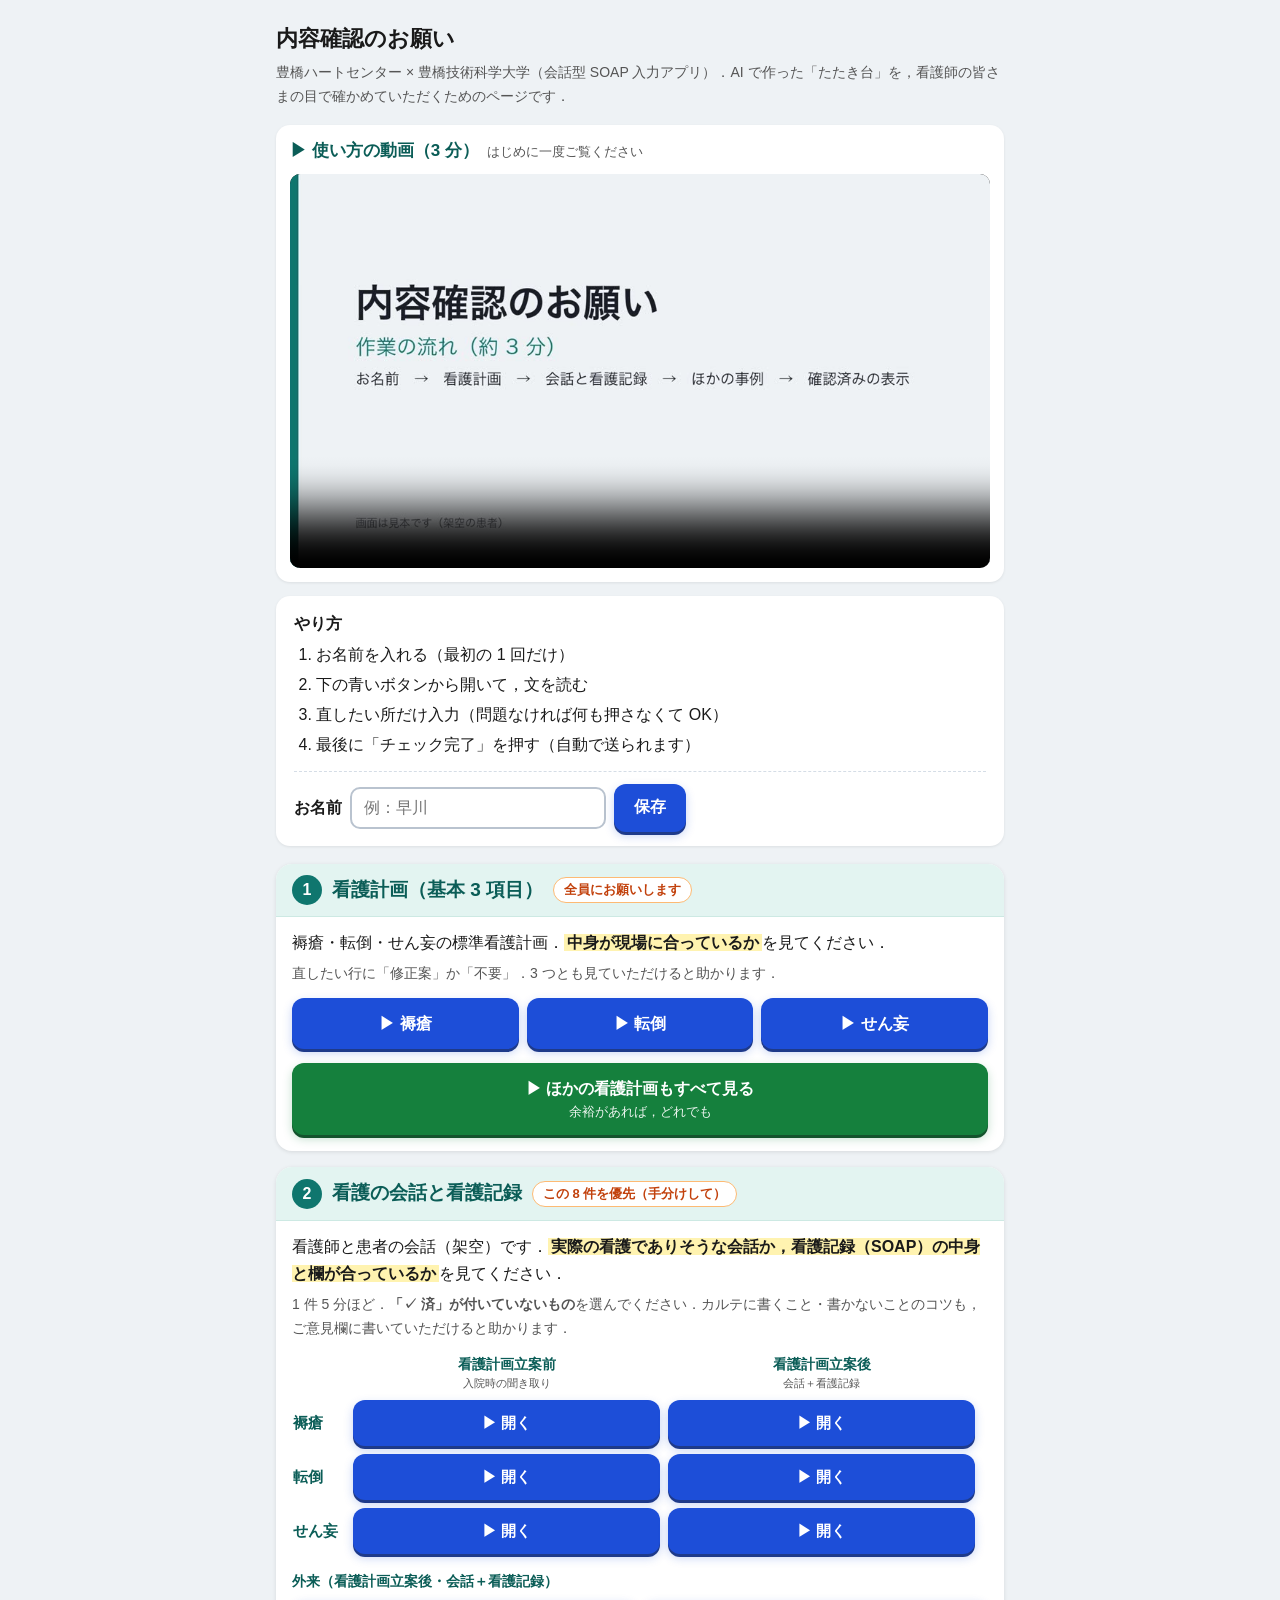
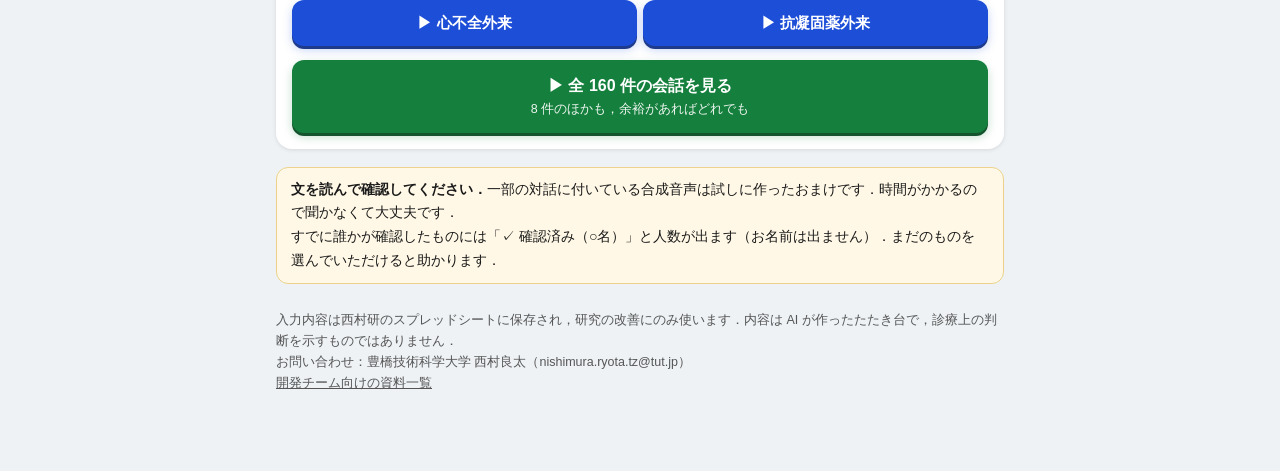
==== commit ec73493c: "情報収集の会話 63 件に判定時の看護記録（SOAP）・外来の会話 10 件（音声つき）を追加 Co-Authored-By: Claude Opus 5.5 <noreply@anthropic.c" ====
--- a/index.html
+++ b/index.html
@@ -89,7 +89,7 @@
 </table>
 <p class="pri2h">外来（看護計画立案後・会話＋看護記録）</p>
 <div class="pri pri2"><a class="btn pc" data-id="S-fluid_overload-03" href="nurse/?check=1&amp;set=pri#S-fluid_overload-03">▶ 心不全外来<span class="dn"></span></a><a class="btn pc" data-id="S-bleeding_risk-03" href="nurse/?check=1&amp;set=pri#S-bleeding_risk-03">▶ 抗凝固薬外来<span class="dn"></span></a></div>
-<a class="btn more" href="nurse/?check=1">▶ 全 152 件の会話を見る<small>8 件のほかも，余裕があればどれでも</small></a>
+<a class="btn more" href="nurse/?check=1">▶ 全 160 件の会話を見る<small>8 件のほかも，余裕があればどれでも</small></a>
 </div></div>
 
 <div class="note">
